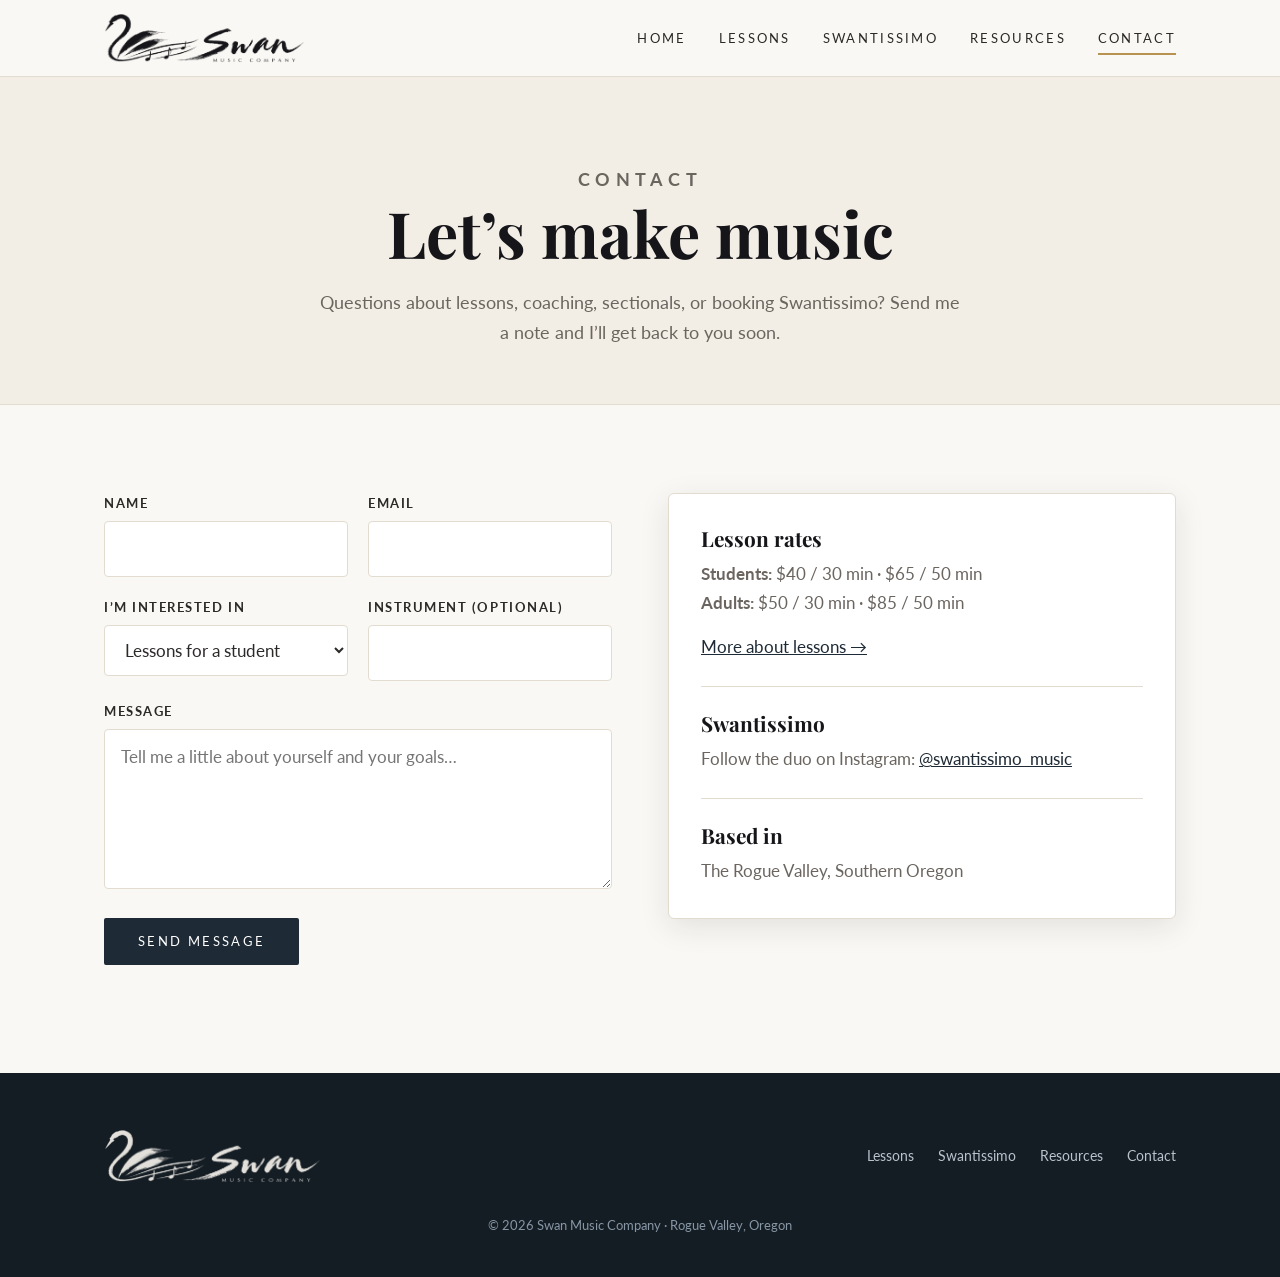
==== contact.html @ 02e7a2b5 "Publish the Swan Music Company site." ====
<!DOCTYPE html>
<html lang="en">
<head>
  <meta charset="UTF-8" />
  <meta name="viewport" content="width=device-width, initial-scale=1.0" />
  <title>Contact | Swan Music Company</title>
  <meta name="description" content="Get in touch about lessons, coaching, sectionals, or booking Swantissimo." />
  <link rel="icon" type="image/png" href="images/logo-stacked.png" />
  <link rel="preconnect" href="https://fonts.googleapis.com" />
  <link rel="preconnect" href="https://fonts.gstatic.com" crossorigin />
  <link href="https://fonts.googleapis.com/css2?family=Playfair+Display:ital,wght@0,400;0,700;1,400&family=Lato:wght@300;400;700&display=swap" rel="stylesheet" />
  <link rel="stylesheet" href="css/site.css" />
</head>
<body>

  <header class="site-header">
    <div class="container">
      <a class="brand" href="index.html"><img src="images/logo-horizontal.png" alt="Swan Music Company" /></a>
      <button class="nav-toggle" aria-label="Menu" aria-expanded="false"><span></span></button>
      <ul class="nav-links">
        <li><a href="index.html">Home</a></li>
        <li><a href="lessons.html">Lessons</a></li>
        <li><a href="swantissimo.html">Swantissimo</a></li>
        <li><a href="resources.html">Resources</a></li>
        <li><a href="contact.html" aria-current="page">Contact</a></li>
      </ul>
    </div>
  </header>

  <section class="page-hero">
    <div class="container">
      <p class="eyebrow">Contact</p>
      <h1>Let&rsquo;s make music</h1>
      <p>Questions about lessons, coaching, sectionals, or booking Swantissimo? Send me a note and I&rsquo;ll get back to you soon.</p>
    </div>
  </section>

  <section class="section">
    <div class="container grid-2" style="align-items: start;">
      <div>
        <!--
          SETUP: This form uses Formspree (free) to email you each message.
          1. Sign up at https://formspree.io and create a form.
          2. Replace YOUR_FORM_ID below with the ID Formspree gives you.
        -->
        <form class="form" id="contact-form" action="https://formspree.io/f/YOUR_FORM_ID" method="POST">
          <div class="form-row">
            <div>
              <label for="name">Name</label>
              <input id="name" name="name" type="text" required autocomplete="name" />
            </div>
            <div>
              <label for="email">Email</label>
              <input id="email" name="email" type="email" required autocomplete="email" />
            </div>
          </div>
          <div class="form-row">
            <div>
              <label for="type">I&rsquo;m interested in</label>
              <select id="type" name="interest">
                <option value="student">Lessons for a student</option>
                <option value="adult">Lessons for an adult</option>
                <option value="returning">Getting back into music</option>
                <option value="mindset">Performance mindset coaching</option>
                <option value="group">Sectionals or chamber coaching</option>
                <option value="swantissimo">Booking Swantissimo</option>
                <option value="other">Something else</option>
              </select>
            </div>
            <div>
              <label for="instrument">Instrument (optional)</label>
              <input id="instrument" name="instrument" type="text" />
            </div>
          </div>
          <div>
            <label for="message">Message</label>
            <textarea id="message" name="message" required placeholder="Tell me a little about yourself and your goals&hellip;"></textarea>
          </div>
          <div>
            <button type="submit" class="btn">Send Message</button>
          </div>
          <p class="form-status" id="form-status" role="status"></p>
        </form>
      </div>

      <div class="card">
        <h3>Lesson rates</h3>
        <p><strong>Students:</strong> $40 / 30 min &middot; $65 / 50 min<br />
           <strong>Adults:</strong> $50 / 30 min &middot; $85 / 50 min</p>
        <p><a href="lessons.html">More about lessons &rarr;</a></p>
        <hr style="border: 0; border-top: 1px solid var(--line); margin: 1.5rem 0;" />
        <h3>Swantissimo</h3>
        <p>Follow the duo on Instagram: <a href="https://www.instagram.com/swantissimo_music/" target="_blank" rel="noopener noreferrer">@swantissimo_music</a></p>
        <hr style="border: 0; border-top: 1px solid var(--line); margin: 1.5rem 0;" />
        <h3>Based in</h3>
        <p>The Rogue Valley, Southern Oregon</p>
      </div>
    </div>
  </section>

  <footer class="site-footer">
    <div class="container">
      <div class="footer-inner">
        <img src="images/logo-horizontal-white.png" alt="Swan Music Company" />
        <ul class="footer-links">
          <li><a href="lessons.html">Lessons</a></li>
          <li><a href="swantissimo.html">Swantissimo</a></li>
          <li><a href="resources.html">Resources</a></li>
          <li><a href="contact.html">Contact</a></li>
        </ul>
      </div>
      <p class="copyright">&copy; <span data-year>2026</span> Swan Music Company &middot; Rogue Valley, Oregon</p>
    </div>
  </footer>

  <script src="js/site.js"></script>
  <script>
    // Pre-select the interest from links like contact.html?type=adult
    const type = new URLSearchParams(location.search).get('type');
    const select = document.getElementById('type');
    if (type && select.querySelector(`option[value="${type}"]`)) select.value = type;

    // Send without leaving the page
    const form = document.getElementById('contact-form');
    const status = document.getElementById('form-status');
    form.addEventListener('submit', async (e) => {
      e.preventDefault();
      if (form.action.includes('YOUR_FORM_ID')) {
        status.textContent = 'This form isn’t connected yet. Please check back soon.';
        return;
      }
      status.textContent = 'Sending…';
      try {
        const res = await fetch(form.action, {
          method: 'POST',
          body: new FormData(form),
          headers: { Accept: 'application/json' }
        });
        if (!res.ok) throw new Error();
        form.reset();
        status.textContent = 'Thank you! Your message is on its way. I’ll be in touch soon.';
      } catch {
        status.textContent = 'Sorry, something went wrong. Please try again in a moment.';
      }
    });
  </script>
</body>
</html>
---- css/site.css ----
/* ── Swan Music Company: shared styles ── */

:root {
  --ink: #16161a;
  --navy: #1e2a35;
  --navy-deep: #141c24;
  --paper: #faf8f4;
  --paper-warm: #f3eee5;
  --brass: #b8924f;
  --brass-light: #d9bf8c;
  --text: #2c2a28;
  --muted: #6b6560;
  --line: #e2dbcf;
  --radius: 6px;
  --shadow: 0 8px 30px rgba(20, 28, 36, 0.10);
}

*, *::before, *::after { box-sizing: border-box; margin: 0; padding: 0; }

html { scroll-behavior: smooth; }

body {
  font-family: 'Lato', system-ui, sans-serif;
  color: var(--text);
  background: var(--paper);
  line-height: 1.7;
  font-size: 1.05rem;
}

img { max-width: 100%; display: block; }

a { color: var(--navy); }

h1, h2, h3, h4 {
  font-family: 'Playfair Display', Georgia, serif;
  line-height: 1.2;
  color: var(--ink);
}

h1 { font-size: clamp(2.4rem, 6vw, 4rem); }
h2 { font-size: clamp(1.9rem, 4vw, 2.6rem); margin-bottom: 0.5rem; }
h3 { font-size: 1.3rem; margin-bottom: 0.6rem; }

p { margin-bottom: 1rem; }
p:last-child { margin-bottom: 0; }

.eyebrow {
  font-size: 0.8rem;
  letter-spacing: 0.3em;
  text-transform: uppercase;
  color: var(--brass);
  font-weight: 700;
  margin-bottom: 0.75rem;
}

.lead {
  font-family: 'Playfair Display', Georgia, serif;
  font-style: italic;
  font-size: 1.25rem;
  line-height: 1.6;
  color: #4a4038;
}

/* ── Layout ── */
.container { max-width: 1120px; margin: 0 auto; padding: 0 1.5rem; }
.container-narrow { max-width: 760px; }

.section { padding: 5.5rem 0; }
.section-warm { background: var(--paper-warm); }
.section-dark { background: var(--navy); color: #d9d2c6; }
.section-dark h2, .section-dark h3 { color: #f5efe5; }

.section-head { text-align: center; max-width: 680px; margin: 0 auto 3rem; }

.divider {
  width: 56px;
  height: 2px;
  background: var(--brass);
  margin: 1rem auto 1.5rem;
}

.grid-2 { display: grid; grid-template-columns: 1fr 1fr; gap: 3.5rem; align-items: center; }
.grid-3 { display: grid; grid-template-columns: repeat(3, 1fr); gap: 1.75rem; }

/* ── Header / Nav ── */
.site-header {
  position: sticky;
  top: 0;
  z-index: 100;
  background: rgba(250, 248, 244, 0.96);
  backdrop-filter: blur(6px);
  border-bottom: 1px solid var(--line);
}

.site-header .container {
  display: flex;
  align-items: center;
  justify-content: space-between;
  height: 76px;
}

.brand img { height: 50px; width: auto; }

.nav-links { display: flex; gap: 2rem; list-style: none; }

.nav-links a {
  text-decoration: none;
  color: var(--text);
  font-size: 0.8rem;
  letter-spacing: 0.18em;
  text-transform: uppercase;
  padding: 0.4rem 0;
  border-bottom: 2px solid transparent;
  transition: color 0.2s, border-color 0.2s;
}

.nav-links a:hover { color: var(--brass); }
.nav-links a[aria-current="page"] { border-bottom-color: var(--brass); }

.nav-toggle {
  display: none;
  background: none;
  border: 0;
  width: 44px;
  height: 44px;
  cursor: pointer;
  color: var(--ink);
}

.nav-toggle span,
.nav-toggle span::before,
.nav-toggle span::after {
  display: block;
  width: 24px;
  height: 2px;
  background: currentColor;
  margin: 0 auto;
  position: relative;
  transition: transform 0.2s;
}
.nav-toggle span::before, .nav-toggle span::after { content: ''; position: absolute; left: 0; }
.nav-toggle span::before { top: -7px; }
.nav-toggle span::after { top: 7px; }

/* ── Buttons ── */
.btn {
  display: inline-block;
  padding: 0.85rem 2rem;
  background: var(--navy);
  color: #fff;
  text-decoration: none;
  font-size: 0.82rem;
  letter-spacing: 0.18em;
  text-transform: uppercase;
  border: 2px solid var(--navy);
  border-radius: 2px;
  cursor: pointer;
  font-family: inherit;
  transition: background 0.2s, color 0.2s, border-color 0.2s;
}
.btn:hover { background: var(--brass); border-color: var(--brass); }

.btn-outline { background: transparent; color: var(--navy); }
.btn-outline:hover { color: #fff; }

.btn-light { background: transparent; border-color: var(--brass-light); color: var(--brass-light); }
.btn-light:hover { background: var(--brass-light); color: var(--navy); }

.btn-row { display: flex; gap: 1rem; flex-wrap: wrap; }

/* ── Home hero ── */
.hero {
  padding: 5rem 0 5.5rem;
  text-align: center;
  background:
    radial-gradient(ellipse at 50% 0%, rgba(184, 146, 79, 0.10), transparent 60%),
    var(--paper);
}

.hero-logo { width: min(400px, 80%); margin: 0 auto 2.25rem; }

.hero h1 {
  font-size: clamp(1.9rem, 4.5vw, 3rem);
  font-weight: 400;
  font-style: italic;
  max-width: 820px;
  margin: 0 auto 1.25rem;
}

.hero p { max-width: 640px; margin: 0 auto 2rem; color: var(--muted); font-size: 1.1rem; }
.hero .btn-row { justify-content: center; }

/* ── Page hero (inner pages) ── */
.page-hero {
  padding: 4.5rem 0 3.5rem;
  text-align: center;
  background: var(--paper-warm);
  border-bottom: 1px solid var(--line);
}
.page-hero p { max-width: 640px; margin: 1rem auto 0; color: var(--muted); font-size: 1.1rem; }

/* ── Stats strip ── */
.stats {
  display: grid;
  grid-template-columns: repeat(3, 1fr);
  text-align: center;
  gap: 1rem;
}
.stat-num {
  font-family: 'Playfair Display', Georgia, serif;
  font-size: clamp(2.4rem, 5vw, 3.4rem);
  color: var(--brass-light);
  line-height: 1;
}
.stat-label {
  font-size: 0.8rem;
  letter-spacing: 0.18em;
  text-transform: uppercase;
  margin-top: 0.6rem;
}

/* ── Cards ── */
.card {
  background: #fff;
  border: 1px solid var(--line);
  border-radius: var(--radius);
  padding: 2rem;
  box-shadow: var(--shadow);
}
.card .icon {
  font-size: 1.8rem;
  color: var(--brass);
  line-height: 1;
  margin-bottom: 0.9rem;
}
.card p { color: var(--muted); }

.section-dark .card {
  background: rgba(255, 255, 255, 0.05);
  border-color: rgba(255, 255, 255, 0.1);
  box-shadow: none;
}
.section-dark .card p { color: #c4bcb0; }

/* ── Photo ── */
.photo {
  border-radius: var(--radius);
  box-shadow: var(--shadow);
  filter: contrast(1.04);
}

/* ── Quote / pull ── */
.pull {
  border-left: 3px solid var(--brass);
  padding: 0.25rem 0 0.25rem 1.5rem;
  margin: 1.75rem 0;
  font-family: 'Playfair Display', Georgia, serif;
  font-style: italic;
  font-size: 1.3rem;
  color: var(--ink);
}

/* ── Checklist ── */
.checklist { list-style: none; margin: 1rem 0 1.5rem; }
.checklist li { padding-left: 1.8rem; position: relative; margin-bottom: 0.6rem; }
.checklist li::before {
  content: '♪';
  position: absolute;
  left: 0;
  color: var(--brass);
  font-weight: 700;
}

/* ── Pricing ── */
.pricing { display: grid; grid-template-columns: 1fr 1fr; gap: 2rem; max-width: 880px; margin: 0 auto; }
.price-card { text-align: center; padding: 2.5rem 2rem; }
.price-card h3 { font-size: 1.6rem; }
.price-card .who { color: var(--muted); font-size: 0.95rem; margin-bottom: 1.75rem; }
.price-row {
  display: flex;
  justify-content: space-between;
  align-items: baseline;
  padding: 1rem 0;
  border-top: 1px solid var(--line);
}
.price-row:last-of-type { border-bottom: 1px solid var(--line); margin-bottom: 1.75rem; }
.price-row .len { font-size: 0.85rem; letter-spacing: 0.15em; text-transform: uppercase; }
.price-row .amt { font-family: 'Playfair Display', Georgia, serif; font-size: 2rem; color: var(--ink); }
.price-card.featured { border-top: 4px solid var(--brass); }

/* ── Resource cards ── */
.post-card { display: flex; flex-direction: column; text-decoration: none; color: inherit; transition: transform 0.2s; }
a.post-card:hover { transform: translateY(-3px); }
.post-card .tag {
  align-self: flex-start;
  font-size: 0.7rem;
  letter-spacing: 0.15em;
  text-transform: uppercase;
  color: var(--brass);
  border: 1px solid var(--brass-light);
  border-radius: 20px;
  padding: 0.2rem 0.75rem;
  margin-bottom: 1rem;
}
.post-card.soon { opacity: 0.7; border-style: dashed; box-shadow: none; background: transparent; }

/* ── Article ── */
.article { padding: 4rem 0 5rem; }
.article h2 { font-size: 1.6rem; margin: 2.5rem 0 0.75rem; }
.article p, .article li { font-size: 1.08rem; }
.article ol, .article ul { margin: 0 0 1rem 1.4rem; }
.article li { margin-bottom: 0.5rem; }
.article-meta { color: var(--muted); font-size: 0.9rem; margin-top: 0.75rem; }

/* ── Forms ── */
.form { display: grid; gap: 1.25rem; }
.form-row { display: grid; grid-template-columns: 1fr 1fr; gap: 1.25rem; }
.form label { display: block; font-size: 0.8rem; letter-spacing: 0.12em; text-transform: uppercase; margin-bottom: 0.4rem; font-weight: 700; }
.form input, .form select, .form textarea {
  width: 100%;
  padding: 0.8rem 1rem;
  font: inherit;
  color: var(--text);
  background: #fff;
  border: 1px solid var(--line);
  border-radius: 4px;
}
.form input:focus, .form select:focus, .form textarea:focus {
  outline: 2px solid var(--brass-light);
  border-color: var(--brass);
}
.form textarea { min-height: 160px; resize: vertical; }
.form-note { font-size: 0.9rem; color: var(--muted); }
.form-status { font-weight: 700; color: var(--navy); }

/* ── Swantissimo ── */
.duo-hero {
  min-height: 78vh;
  display: flex;
  align-items: center;
  justify-content: center;
  text-align: center;
  color: #fff;
  background:
    linear-gradient(to bottom, rgba(10, 15, 20, 0.55), rgba(10, 15, 20, 0.75)),
    url('../images/swantissimo-performing.jpg') center 30% / cover no-repeat;
}
.duo-hero h1 { color: #fff; font-style: italic; font-size: clamp(3.2rem, 10vw, 6.5rem); text-shadow: 0 2px 20px rgba(0,0,0,0.5); }
.duo-hero .eyebrow { color: var(--brass-light); }
.duo-hero p { color: #ddd5c8; letter-spacing: 0.08em; margin: 0.75rem 0 2.25rem; }

.tags { display: flex; flex-wrap: wrap; gap: 0.6rem; justify-content: center; margin-top: 1.75rem; }
.tags span {
  background: rgba(200, 169, 110, 0.15);
  border: 1px solid rgba(200, 169, 110, 0.35);
  color: var(--brass-light);
  padding: 0.35rem 0.9rem;
  border-radius: 20px;
  font-size: 0.75rem;
  letter-spacing: 0.08em;
  text-transform: uppercase;
}

.instagram-btn {
  display: inline-flex;
  align-items: center;
  gap: 0.65rem;
  padding: 0.9rem 2rem;
  background: linear-gradient(135deg, #833ab4, #fd1d1d, #fcb045);
  color: #fff;
  text-decoration: none;
  border-radius: 6px;
  font-weight: 700;
  box-shadow: 0 4px 16px rgba(0,0,0,0.15);
  transition: transform 0.2s;
}
.instagram-btn:hover { transform: translateY(-2px); }

/* ── CTA band ── */
.cta { text-align: center; }
.cta p { max-width: 600px; margin: 0 auto 2rem; }
.cta .btn-row { justify-content: center; }

/* ── Footer ── */
.site-footer {
  background: var(--navy-deep);
  color: #8796a4;
  padding: 3.5rem 0 2.5rem;
  font-size: 0.9rem;
}
.footer-inner { display: flex; justify-content: space-between; align-items: center; gap: 2rem; flex-wrap: wrap; }
.footer-inner img { height: 54px; width: auto; opacity: 0.9; }
.footer-links { display: flex; gap: 1.5rem; list-style: none; flex-wrap: wrap; }
.footer-links a { color: #b9c3cc; text-decoration: none; }
.footer-links a:hover { color: var(--brass-light); }
.copyright { margin-top: 2rem; font-size: 0.8rem; text-align: center; }

/* ── Responsive ── */
@media (max-width: 880px) {
  .grid-2, .grid-3, .pricing { grid-template-columns: 1fr; gap: 2rem; }
  .section { padding: 4rem 0; }

  .nav-toggle { display: block; }
  .nav-links {
    display: none;
    position: absolute;
    top: 76px;
    left: 0;
    right: 0;
    flex-direction: column;
    gap: 0;
    background: var(--paper);
    border-bottom: 1px solid var(--line);
    padding: 0.5rem 1.5rem 1rem;
  }
  .nav-links.open { display: flex; }
  .nav-links a { display: block; padding: 0.85rem 0; }
}

@media (max-width: 560px) {
  .container { padding: 0 1rem; }
  .stats { grid-template-columns: 1fr; gap: 2rem; }
  .form-row { grid-template-columns: 1fr; }
  .brand img { height: 38px; }
  .footer-inner { flex-direction: column; text-align: center; }
}
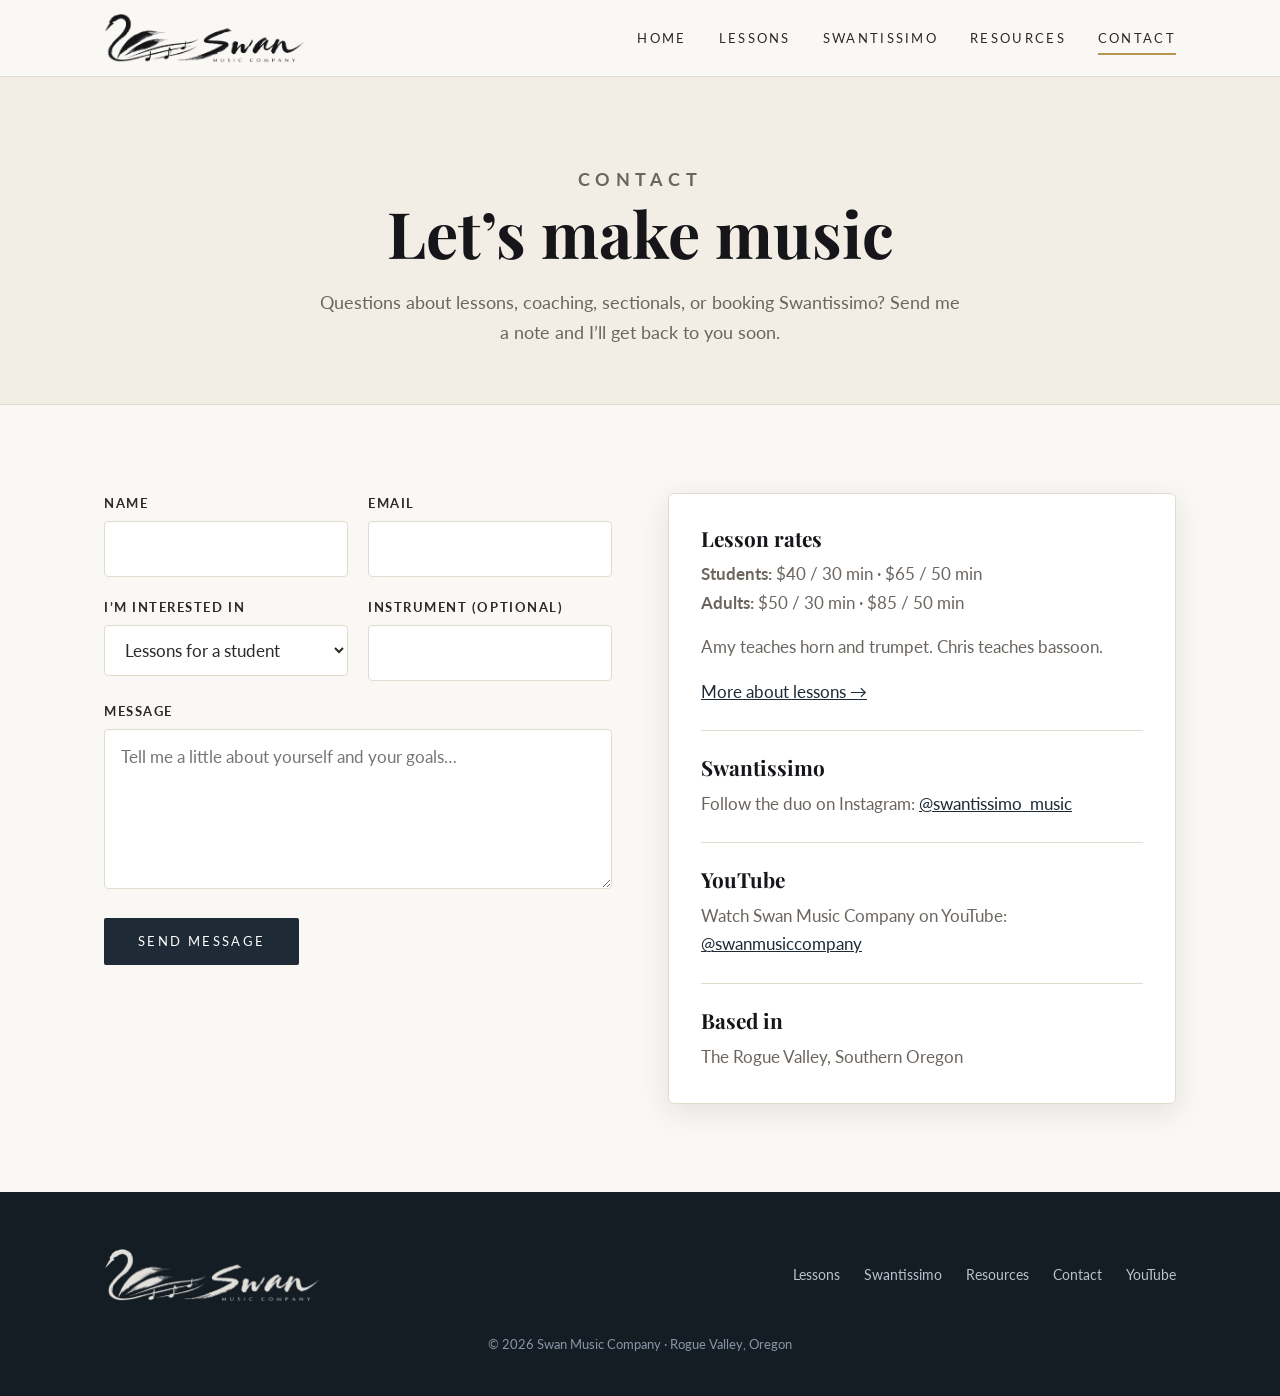
==== commit 48163420: "Update the site content before the first publish." ====
--- a/contact.html
+++ b/contact.html
@@ -87,10 +87,14 @@
         <h3>Lesson rates</h3>
         <p><strong>Students:</strong> $40 / 30 min &middot; $65 / 50 min<br />
            <strong>Adults:</strong> $50 / 30 min &middot; $85 / 50 min</p>
+        <p>Amy teaches horn and trumpet. Chris teaches bassoon.</p>
         <p><a href="lessons.html">More about lessons &rarr;</a></p>
         <hr style="border: 0; border-top: 1px solid var(--line); margin: 1.5rem 0;" />
         <h3>Swantissimo</h3>
         <p>Follow the duo on Instagram: <a href="https://www.instagram.com/swantissimo_music/" target="_blank" rel="noopener noreferrer">@swantissimo_music</a></p>
+        <hr style="border: 0; border-top: 1px solid var(--line); margin: 1.5rem 0;" />
+        <h3>YouTube</h3>
+        <p>Watch Swan Music Company on YouTube: <a href="https://www.youtube.com/@swanmusiccompany" target="_blank" rel="noopener noreferrer">@swanmusiccompany</a></p>
         <hr style="border: 0; border-top: 1px solid var(--line); margin: 1.5rem 0;" />
         <h3>Based in</h3>
         <p>The Rogue Valley, Southern Oregon</p>
@@ -107,6 +111,7 @@
           <li><a href="swantissimo.html">Swantissimo</a></li>
           <li><a href="resources.html">Resources</a></li>
           <li><a href="contact.html">Contact</a></li>
+          <li><a href="https://www.youtube.com/@swanmusiccompany" target="_blank" rel="noopener noreferrer">YouTube</a></li>
         </ul>
       </div>
       <p class="copyright">&copy; <span data-year>2026</span> Swan Music Company &middot; Rogue Valley, Oregon</p>
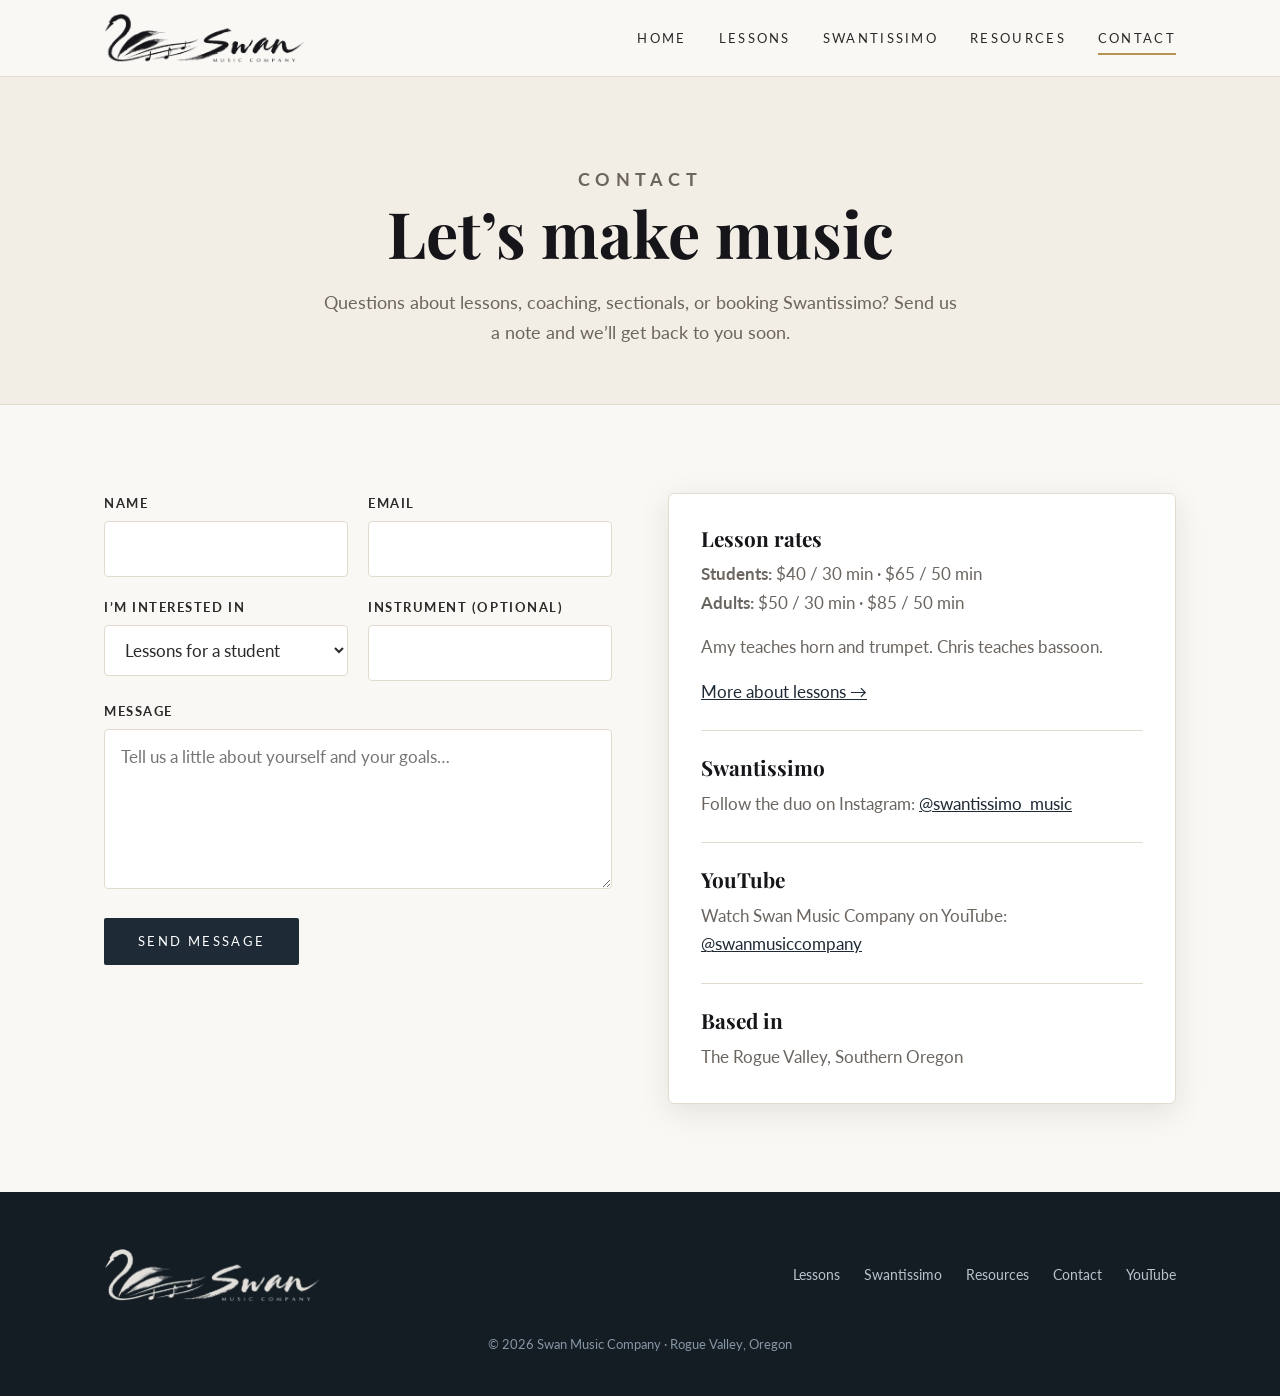
==== commit 081a6fe3: "Change 'I's to 'we's." ====
--- a/contact.html
+++ b/contact.html
@@ -31,19 +31,18 @@
     <div class="container">
       <p class="eyebrow">Contact</p>
       <h1>Let&rsquo;s make music</h1>
-      <p>Questions about lessons, coaching, sectionals, or booking Swantissimo? Send me a note and I&rsquo;ll get back to you soon.</p>
+      <p>Questions about lessons, coaching, sectionals, or booking Swantissimo? Send us a note and we&rsquo;ll get back to you soon.</p>
     </div>
   </section>
 
   <section class="section">
     <div class="container grid-2" style="align-items: start;">
       <div>
-        <!--
-          SETUP: This form uses Formspree (free) to email you each message.
-          1. Sign up at https://formspree.io and create a form.
-          2. Replace YOUR_FORM_ID below with the ID Formspree gives you.
-        -->
-        <form class="form" id="contact-form" action="https://formspree.io/f/YOUR_FORM_ID" method="POST">
+        <form class="form" id="contact-form" action="https://formsubmit.co/play@swanmusiccompany.com" method="POST">
+          <input type="hidden" name="_subject" value="New message from the Swan Music Company website" />
+          <input type="hidden" name="_captcha" value="false" />
+          <input type="hidden" name="_template" value="box" />
+          <input type="text" name="_gotcha" style="display: none;" tabindex="-1" autocomplete="off" />
           <div class="form-row">
             <div>
               <label for="name">Name</label>
@@ -74,7 +73,7 @@
           </div>
           <div>
             <label for="message">Message</label>
-            <textarea id="message" name="message" required placeholder="Tell me a little about yourself and your goals&hellip;"></textarea>
+            <textarea id="message" name="message" required placeholder="Tell us a little about yourself and your goals&hellip;"></textarea>
           </div>
           <div>
             <button type="submit" class="btn">Send Message</button>
@@ -130,10 +129,6 @@
     const status = document.getElementById('form-status');
     form.addEventListener('submit', async (e) => {
       e.preventDefault();
-      if (form.action.includes('YOUR_FORM_ID')) {
-        status.textContent = 'This form isn’t connected yet. Please check back soon.';
-        return;
-      }
       status.textContent = 'Sending…';
       try {
         const res = await fetch(form.action, {
@@ -143,7 +138,7 @@
         });
         if (!res.ok) throw new Error();
         form.reset();
-        status.textContent = 'Thank you! Your message is on its way. I’ll be in touch soon.';
+        status.textContent = 'Thank you! Your message is on its way. We’ll be in touch soon.';
       } catch {
         status.textContent = 'Sorry, something went wrong. Please try again in a moment.';
       }
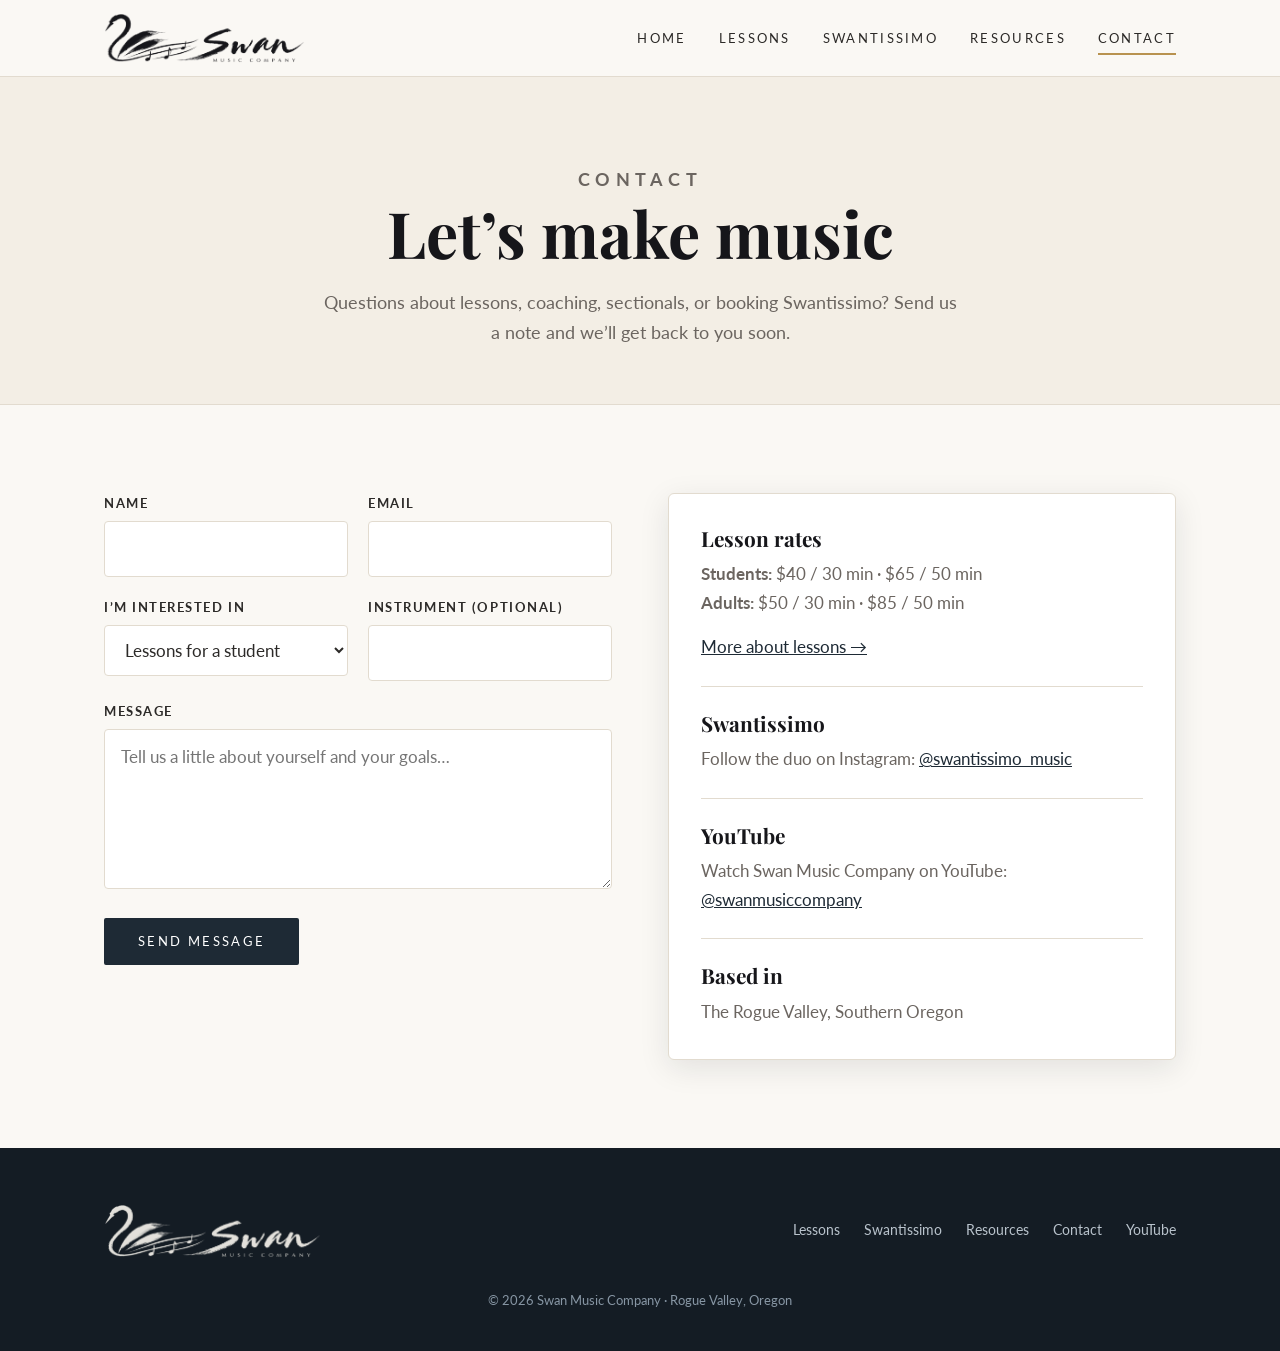
==== commit b82071d3: "Content adjustments." ====
--- a/contact.html
+++ b/contact.html
@@ -3,8 +3,8 @@
 <head>
   <meta charset="UTF-8" />
   <meta name="viewport" content="width=device-width, initial-scale=1.0" />
-  <title>Contact | Swan Music Company</title>
-  <meta name="description" content="Get in touch about lessons, coaching, sectionals, or booking Swantissimo." />
+  <title>Contact | Swan Music Company in the Rogue Valley</title>
+  <meta name="description" content="Ask about general music classes and horn, trumpet, and bassoon lessons in Ashland, Medford, Talent, and Phoenix, Oregon." />
   <link rel="icon" type="image/png" href="images/logo-stacked.png" />
   <link rel="preconnect" href="https://fonts.googleapis.com" />
   <link rel="preconnect" href="https://fonts.gstatic.com" crossorigin />
@@ -86,7 +86,6 @@
         <h3>Lesson rates</h3>
         <p><strong>Students:</strong> $40 / 30 min &middot; $65 / 50 min<br />
            <strong>Adults:</strong> $50 / 30 min &middot; $85 / 50 min</p>
-        <p>Amy teaches horn and trumpet. Chris teaches bassoon.</p>
         <p><a href="lessons.html">More about lessons &rarr;</a></p>
         <hr style="border: 0; border-top: 1px solid var(--line); margin: 1.5rem 0;" />
         <h3>Swantissimo</h3>
